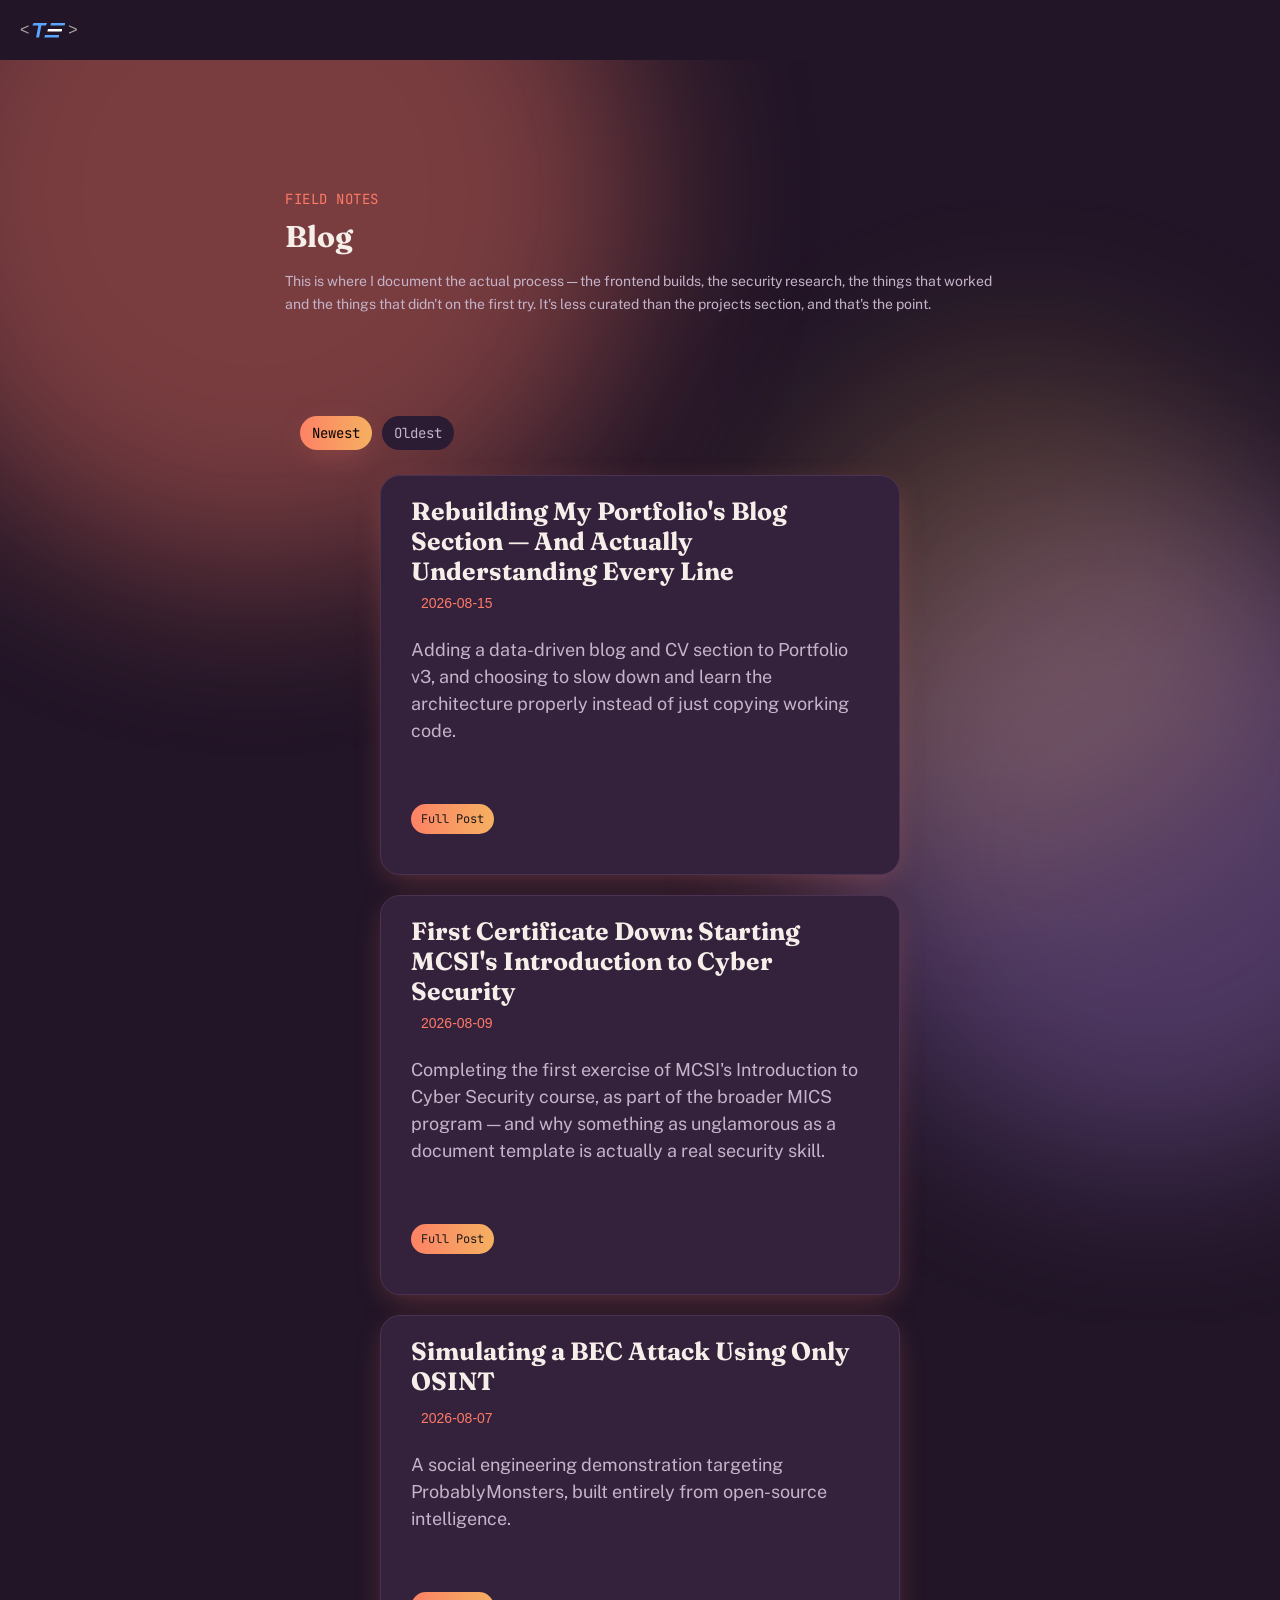
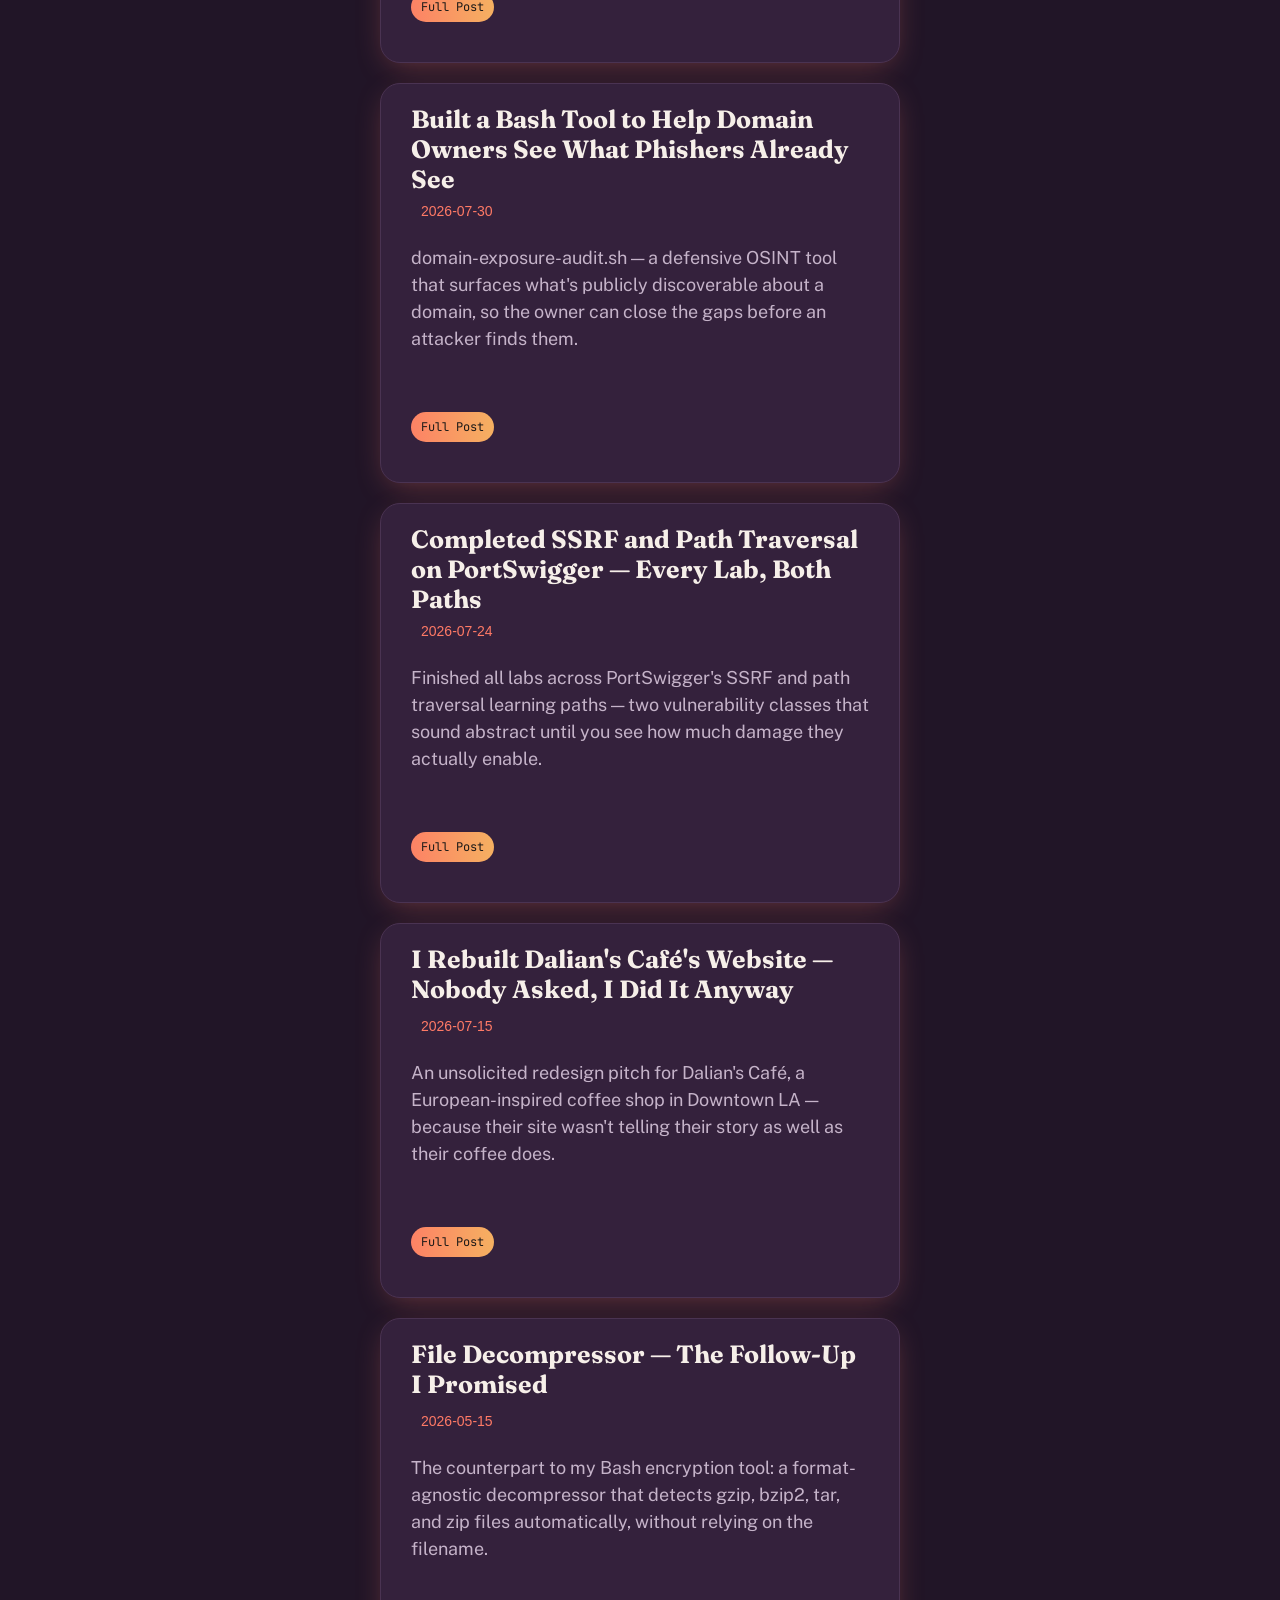
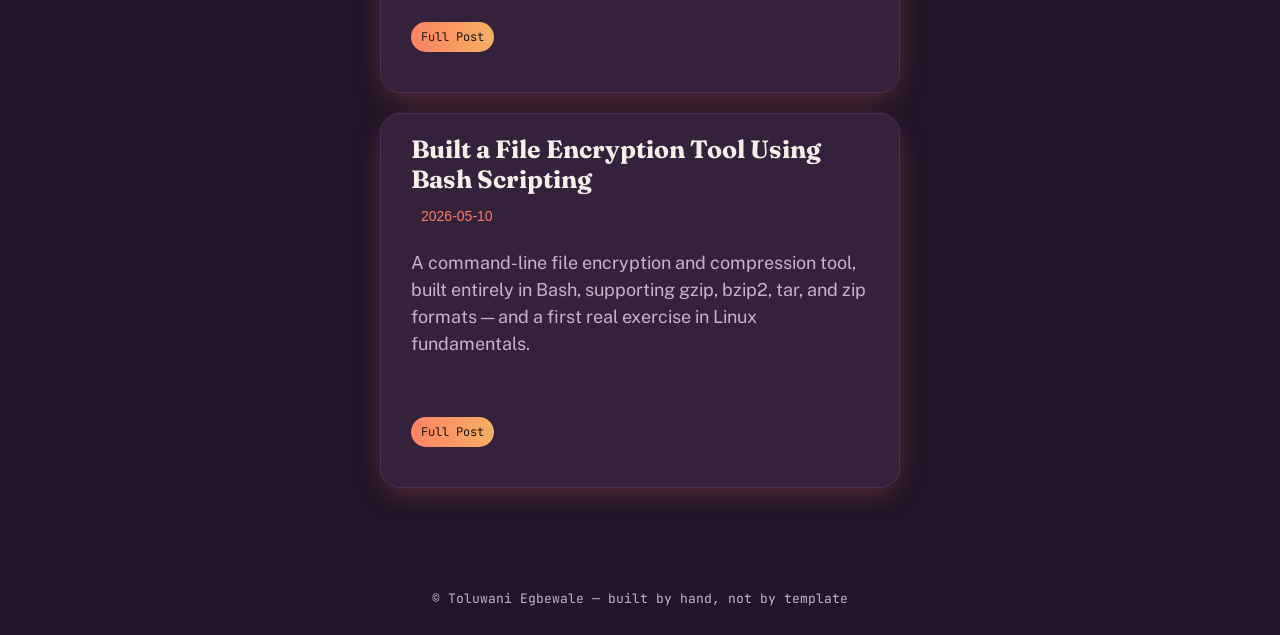
==== blog.html @ 7cd15a96 "Add files via upload" ====
<!DOCTYPE html>
<html lang="en" data-mode="studio">
<head>
    <meta charset="UTF-8">
    <meta name="viewport" content="width=device-width, initial-scale=1.0">
    <title>Blog - Egbewale Toluwani</title>
    <link rel="shortcut icon" href="assets/img/photo_2026-06-14_12-41-26.jpg" type="image/x-icon">
    <link rel="stylesheet" href="css/theme.css">
    <link rel="stylesheet" href="css/main.css">
    <link rel="stylesheet" href="css/blog.css">
    <link rel="preconnect" href="https://fonts.googleapis.com">
    <link rel="preconnect" href="https://fonts.gstatic.com" crossorigin>
    <link href="https://fonts.googleapis.com/css2?family=JetBrains+Mono:ital,wght@0,100..800;1,100..800&display=swap" rel="stylesheet">
    <link href="https://fonts.googleapis.com/css2?family=Fraunces:ital,opsz,wght@0,9..144,100..900;1,9..144,100..900&display=swap" rel="stylesheet">
    <link href="https://fonts.googleapis.com/css2?family=Public+Sans:ital,wght@0,100..900;1,100..900&display=swap" rel="stylesheet">
</head>
<body>
    <div class="bg-decor" aria-hidden="true">
        <span class="blob blob-1"></span>
        <span class="blob blob-2"></span>
        <span class="blob blob-3"></span>
        <span class="grid-overlay"></span>
        <span class="scan-line"></span>
    </div>

    <header>
        <a href="index.html">
            <div id="logo" class="logo">
                    &lt; <div class="logo-t"></div><div class="logo-e"><div class="logo-e-line"></div><div class="logo-e-line"></div><div class="logo-e-line"></div></div>&gt;
                </div>
        </a>
    </header>

    <section id="blog-hero">
        <span class="eyebrow">FIELD NOTES</span>
        <h1 class="heading">Blog</h1>
        <p>This is where I document the actual process — the frontend builds, the security research, the things that worked and the things that didn't on the first try. It's less curated than the projects section, and that's the point.</p>
    </section>


    <section id="blog-list">
        <div class="filter-row">
            <button class="filter-chip" data-filter="newest">Newest</button>
            <button class="filter-chip" data-filter="oldest">Oldest</button>
        </div>

        <div id="posts-grid"></div>
    </section>
    
     <footer class="site-footer">© Toluwani Egbewale — built by hand, not by template</footer>

  <script src="js/data/posts.js"></script>
  <script src="js/blog.js"></script>
</body>
</html>
---- css/theme.css ----
:root[data-mode="studio"] {
    --bg: #211527;
    --text: #f6efe9;
    --accent: #ff7a66;
    --navborder: #774c8d90;
    --eyebrow: #FF7A66;
    --margin-top: 190px;
    --largeMargin-top: 290px;
    --heroLineSize: 41px;
    --heroLineFont: "Fraunces", serif;
    --heroLineLineHeight: 45px;
    --white: #F6EFE9;
    --heroLeadColor: #C5B3C9;
    --heroLeadFont: "Public Sans", sans-serif;
    --heroLeadSize: 14px;
    --projectsButton: #FD8265, #F5B061;
    --contactButtonBorder: #FD8265;
    --headingsFont:  "Fraunces", serif;
    --aboutBioColor: #C5B3C9;
    --aboutBioFont: "Public Sans", sans-serif;
    --aboutBioHeight: 26px;
    --roleCardBack: #34213C;
    --roleCardHead: "Fraunces", serif;
    --roleCardHeadC: #F4B860;
    --roleCardBody: "Public Sans", sans-serif;
    --roleCardBodyC: #C5B3C9;
    --filterChipBack: #2C1C33;
    --tagsBack: #512D42;
    --contactP: "Public Sans", sans-serif;
    --formTextColor: #C5B3C9;
    --formInputBack: #2C1C33;
    --footerColor: #C5B3C9;
    --cardBorder: #4A3352;
    --cardGlow: 0 8px 30px -8px rgba(255, 122, 102, 0.35);
    --switchGlow: 0 0 12px rgba(255, 122, 102, 0.45);
    --blob1: #ff7a66;
    --blob2: #b98cf0;
    --blob3: #f4b860;
}

:root[data-mode="ops"] {
    --bg: #071a1d;
    --text: #e4fbf5;
    --accent: #39e1c9;
    --navBorder: #39e1c826;
    --eyebrow: #39E1C9;
    --margin-top: 130px;
    --largeMargin-top: 230px;
    --heroLineSize: 41px;
    --heroLineFont: "JetBrains Mono", monospace;
    --heroLineLineHeight: 47px;
    --white: #E4FBF5;
    --heroLeadColor: #7FB8AE;
    --heroLeadFont: "JetBrains Mono", monospace;
    --heroLeadSize: 14px;
    --projectsButton: #50DCB9, #DABD5C;
    --contactButtonBorder: #185D57;
    --headingsFont:  "JetBrains Mono", monospace;
    --aboutBioColor: #7FB8AE;
    --aboutBioFont: "JetBrains Mono", monospace;
    --aboutBioHeight: 28px;
    --roleCardBack: #103038;
    --roleCardHead: "JetBrains Mono", monospace;
    --roleCardHeadC: #F2B84B;
    --roleCardBody: "JetBrains Mono", monospace;
    --roleCardBodyC: #7FB8AE;
    --filterChipBack: #0D262A;
    --tagsBack: #16484C;
    --contactP: "JetBrains Mono", monospace;
    --formTextColor: #7FB8AE;
    --formInputBack: #0D262A;
    --footerColor: #7FB8AE;
    --cardBorder: #1C4A4A;
    --cardGlow: 0 8px 30px -8px rgba(57, 225, 201, 0.35);
    --switchGlow: 0 0 12px rgba(57, 225, 201, 0.45);
    --gridLine: #1c4a4a;
    --scanColor: #39e1c9;
}

body {
    background: var(--bg);
    color: var(--text);
    font-family: sans-serif;
    transition: background 400ms ease, color 400ms ease;
}

/* 
F6EFE9
TNR
40px




*/
---- css/main.css ----
* {
    margin: 0;
    padding: 0;
    box-sizing: border-box;
}

html { scroll-behavior: smooth; }

body {
    background: var(--bg);
    color: var(--text);
    font-family: sans-serif;
    transition: background 400ms ease, color 400ms ease;
    overflow-x: hidden;
}

.bg-decor {
    position: fixed;
    inset: 0;
    pointer-events: none;
    z-index: 0;
}

.blob {
    border-radius: 50%;
    filter: blur(90px);
    position: absolute;
    opacity: .4;
}

:root[data-mode="studio"] .bg-decor .blob-1 {
    top: -15vw;
    left: -10vw;
    width: 60vw;
    height: 60vw;
    background: var(--blob1);
}

:root[data-mode="studio"] .bg-decor .blob-2 {
    bottom: -20vw;
    right: -15vw;
    width: 50vw;
    height: 50vw;
    background: var(--blob2);
    opacity: .3;
}

:root[data-mode="studio"] .bg-decor .blob-3 {
    top: 40vh;
    left: 60vw;
    width: 40vw;
    height: 40vw;
    background: var(--blob3);
    opacity: 0.2;
}

:root[data-mode="studio"] .grid-overlay {
    display: none;
}

:root[data-mode="studio"] .scan-line {
    display: none;
}

:root[data-mode="ops"] .blob {
    display: none;
}

:root[data-mode="ops"] .bg-decor .grid-overlay {
    background-image: 
        linear-gradient(var(--navBorder) 1px, transparent 1px),
        linear-gradient(90deg, var(--navBorder) 1px, transparent 1px);
    background-size: 40px 40px;
    position: absolute;
    top: 0;
    width: 100%;
    height: 70%;
    mask-image: radial-gradient(ellipse 100% 50% at 50% 55%, black 40%, transparent 100%);
}

:root[data-mode="ops"] .bg-decor .scan-line {
    position: absolute;
    left: 0;
    z-index: 0;
    right: 0;
    height: 3px;
    background: linear-gradient(90deg, transparent, #39e1c856 10%, #39e1c856 90%, transparent 100%);
    animation: scanLine 6s infinite linear;
}

@keyframes scanLine {
    from {
        top: -5%;
    }

    to {
        top: 105%;
    }
}


/* -------------------- header / logo -------------------- */
header {
    position: fixed;
    top: 0;
    left: 0;
    z-index: 10;
    width: 100%;
    height: 60px;
    padding: 0 20px;
    background: var(--bg);
    border-bottom: 1px solid var(--navBorder);
    backdrop-filter: blur(20px);
    display: flex;
    align-items: center;
    justify-content: space-between;
    color: #AEA5A7;
}

.logo { display: flex; align-items: center; }

.logo-t {
    margin-left: 3px;
    background: #58A6FF;
    height: 15px;
    width: 15px;
    clip-path: polygon(10% 0, 100% 0, 90% 20%, 60% 20%, 45% 100%, 25% 100%, 40% 20%, 0 20%);
}

.logo-e {
    display: flex;
    flex-direction: column;
    gap: 3px;
    margin-right: 3px;
}

.logo-e-line {
    background: #58A6FF;
    height: 3px;
    width: 15px;
    clip-path: polygon(5% 0, 100% 0, 95% 100%, 0 100%);
}

.logo-e-line:first-of-type { margin-left: 3px; }
.logo-e-line:nth-of-type(2) { margin-left: 0px; background: white; }
.logo-e-line:last-of-type { margin-left: -3px; }

#mode-label { display: none; }

.mode-toggle {
    display: flex;
    align-items: center;
    gap: 10px;
}

.mode-toggle a {
    text-decoration: none;
    color: var(--accent);
    font-family: "JetBrains Mono", monospace;
    margin-right: 10px;
}

#switchMode {
    position: relative;
    width: 48px;
    height: 30px;
    padding: 0;
    border-radius: 999px;
    /* border: none; */
    background: var(--filterChipBack);
}

#switchMode::after {
    content: '';
    position: absolute;
    top: 3px;
    left: 2px;
    width: 20px;
    height: 20px;
    border-radius: 50%;
    background: linear-gradient(135deg, var(--projectsButton));
    transition: transform 200ms ease;
}

#switchMode:hover {
    border-color: var(--accent);
    box-shadow: var(--switchGlow);
}

:root[data-mode="ops"] #switchMode::after {
    transform: translateX(22px);
}

/* -------------------- sections, general -------------------- */
section {
    padding: 0 25px;
    margin-bottom: 100px;
    position: relative;
    z-index: 1;
}

.eyebrow {
    display: block;
    color: var(--eyebrow);
    font-size: 12.6px;
    font-family: "JetBrains Mono", monospace;
    letter-spacing: 0.5px;
    margin-bottom: 10px;
}

.heading {
    font-family: var(--headingsFont);
    font-size: 30px;
    margin: 10px 0 35px;
    color: var(--white);
}

/* -------------------- hero -------------------- */
#hero {
    margin-top: var(--margin-top);
    margin-bottom: 130px;
    padding: 0 25px;
}

#hero-line {
    margin: 20px 0;
    color: var(--white);
    line-height: var(--heroLineLineHeight);
    font-size: var(--heroLineSize);
    font-family: var(--heroLineFont);
}

#hero-lead {
    color: var(--heroLeadColor);
    font-size: var(--heroLeadSize);
    font-family: var(--heroLeadFont);
    line-height: 23px;
    max-width: 46ch;
}

#hero a { display: inline-block; text-decoration: none; }

#hero button {
    padding: 15px 20px;
    border-radius: 25px;
    font-family: "JetBrains Mono", monospace;
    font-size: 14px;
    cursor: pointer;
}

#hero a:first-of-type button {
    background: linear-gradient(90deg, var(--projectsButton));
    border: none;
    margin: 20px 10px 10px 0;
    color: #1C1A18;
}

#hero a:first-of-type button:hover {
    box-shadow: var(--cardGlow);
}

#hero a:last-of-type button {
    border: 2px solid var(--contactButtonBorder);
    color: var(--white);
    background: transparent;
    transition: box-shadow 200ms ease;
}

#hero a:last-of-type button:hover {
    box-shadow: var(--switchGlow);
}

/* -------------------- about -------------------- */
#about-bio {
    color: var(--aboutBioColor);
    font-family: var(--aboutBioFont);
    line-height: var(--aboutBioHeight);
    max-width: 60ch;
}

/* -------------------- toolbox / roles -------------------- */
#roles-grid {
    display: grid;
    gap: 20px;
}

.role-card {
    background: var(--roleCardBack);
    padding: 20px 25px;
    border-radius: 20px;
    border: 1px solid var(--cardBorder);
    box-shadow: var(--cardGlow);
    transition: border-color 200ms ease, transform 200ms ease;
}

.role-card:hover {
    border-color: var(--accent);
    transform: translateY(-3px);
}

.role-card h2 {
    color: var(--roleCardHeadC);
    font-size: 22px;
    font-family: var(--roleCardHead);
    margin-bottom: 10px;
}

.role-card p {
    font-size: 14px;
    font-family: var(--roleCardBody);
    color: var(--roleCardBodyC);
    line-height: 20px;
}

/* -------------------- projects -------------------- */
.filter-row {
    display: flex;
    flex-wrap: wrap;
    gap: 10px;
    margin-bottom: 25px;
}

.filter-chip {
    padding: 8px 12px;
    border-radius: 25px;
    font-family: "JetBrains Mono", monospace;
    font-size: 14px;
    background: var(--filterChipBack);
    border: none;
    color: var(--roleCardBodyC);
    cursor: pointer;
    transition: border-color 200ms ease;
}

.filter-chip:hover { border-color: var(--accent); }

.filter-chip.active {
    background: linear-gradient(90deg, var(--projectsButton));
    border-color: transparent;
    color: black;
    box-shadow: var(--cardGlow);
}

#projects-grid {
    display: grid;
    gap: 20px;
}

.project-card {
    background: var(--roleCardBack);
    padding: 20px 25px;
    border-radius: 20px;
    border: 1px solid var(--cardBorder);
    box-shadow: var(--cardGlow);
    transition: border-color 200ms ease, transform 200ms ease;
}

.project-card:hover {
    border-color: var(--accent);
    transform: translateY(-3px);
}

.projectImage {
    width: 100%;
    height: 150px;
    margin-bottom: 30px;
}

.image-preview {
    width: 100%;
    height: auto;
}

.project-card h3 {
    color: var(--white);
    font-family: var(--roleCardHead);
    font-size: 22px;
}

.project-card p {
    color: var(--roleCardBodyC);
    font-family: var(--aboutBioFont);
    font-size: 14px;
    margin: 10px 0 15px;
}

.projectTags{
    display: flex;
    flex-wrap: wrap;
    gap: 5px;
}

.project-card span {
    line-height: 35px;
    color: var(--accent);
    background: var(--tagsBack);
    padding: 0px 10px;
    border-radius: 20px;
    font-size: 14px;
}

.projectLinks {
    margin-top: 15px;
}

.projectLinks a {
    background: linear-gradient(90deg, var(--projectsButton));
    border: none;
    padding: 7px 10px;
    border-radius: 25px;
    font-family: "JetBrains Mono", monospace;
    font-size: 12px;
    cursor: pointer;
    color: #1C1A18;
    text-decoration: none;
}

/* -------------------- contact -------------------- */
#contact h2 {
    margin-bottom: 0;
}

#contact > p {
    font-family: var(--contactP);
    color: var(--white);
    font-size: 14px;
    margin: 5px 0px 20px;
}


form { display: flex; flex-direction: column; }

form p {
    color: var(--formTextColor);
    font-size: 13px;
    font-family: "JetBrains Mono", monospace;
}

form input,
form textarea {
    width: 100%;
    border-radius: 10px;
    padding-left: 10px;
    margin: 5px 0 15px;
    background: var(--formInputBack);
    border: 1px solid var(--cardBorder);
    transition: border-color 200ms ease;
    color: var(--white);
    font-family: inherit;
    font-size: 14px;
}

form input:focus,
form textarea:focus {
    outline: none;
    border-color: var(--accent);
}

form input { height: 45px; }

form textarea {
    min-height: 120px;
    padding-top: 10px;
    resize: vertical;
}

form button {
    width: 100%;
    background: linear-gradient(90deg, var(--projectsButton));
    border: none;
    height: 45px;
    border-radius: 20px;
    text-align: start;
    padding-left: 20px;
    font-family: "JetBrains Mono", monospace;
    font-size: 14px;
    cursor: pointer;
    margin-bottom: 10px;
}

form button:hover {
    box-shadow: var(--cardGlow);
}

.links {
    margin-top: 40px;
    display: flex;
    flex-direction: column;
}

.links a {
    margin-bottom: 10px;
    background: linear-gradient(90deg, var(--projectsButton) 90%);
    -webkit-background-clip: text;
    -webkit-text-fill-color: transparent;
    text-decoration: none;
    font-family: "JetBrains Mono", monospace;
    font-size: 14px;
}

/* -------------------- footer -------------------- */
footer {
    color: var(--footerColor);
    font-family: "JetBrains Mono", monospace;
    font-size: 13px;
    text-align: center;
    line-height: 22px;
    padding-bottom: 25px;
    position: relative;
    z-index: 1;
}

/* -------------------- fade in -------------------- */
[data-reveal] {
    opacity: 0;
    transform: translateY(200px);
    transition: opacity 600ms ease, transform 800ms ease;
}

[data-reveal].revealed {
    opacity: 1;
    transform: translateY(0);
}

/* -------------------- larger screens -------------------- */
@media (min-width: 768px) {
    /* toggle becomes a pill + sliding dot, only from here up */
    #mode-label {
        display: inline;
        font-family: "JetBrains Mono", monospace;
        font-size: 12px;
        color: var(--roleCardBodyC);
        text-transform: lowercase;
    }

    section, #hero {
        max-width: 760px;
        margin: 0 auto;
        padding: 0 40px;
        margin-bottom: 100px;
    }

    #hero {
        margin-top: var(--largeMargin-top);
        margin-bottom: 210px;
    }

    #hero-line {
        font-size: 64px;
        line-height: 70px;
        width: 95%;
    }

    #hero-lead {
        font-size: 15px;
        line-height: 30px;
    }

    .hero-buttons {
        margin-top: 20px;
    }

    .eyebrow {
        font-size: 14px;
    }

    .heading {
        font-size: 41.6px;
    }

    #about-bio {
        font-size: 17.28px;
    }

    #roles-grid { 
        grid-template-columns: repeat(3, 1fr); 
    }

    .role-card h2 {
        font-size: 22px;
        margin-bottom: 15px;
    }

    .role-card p {
        font-size: 15px;
    }

    #projects-grid {
        grid-template-columns: repeat(auto-fit, minmax(260px, 280px));
        justify-content: center;
    }

    .project-card {
        padding: 20px 30px;
    }

    .projectImage {
        height: 120px;
        margin-bottom: 20px;
    }

    .project-card h3 {
        font-size: 25px;
        min-height: 65px;
    }   

    .project-card p {
        font-size: 15px;
        margin: 15px 0 20px;
        min-height: 70px;
    }

    .projectTags {
        min-height: 75px;
    }

    .project-card div span {
        height: fit-content;
    }

    .projectLinks a {
        height: fit-content;
    }
}
---- css/blog.css ----
header a {
    text-decoration: none;
    color: #AEA5A7;
}

#blog-hero {
    margin-top: var(--margin-top);
    margin-bottom: 100px;
    padding: 0 25px;
}

.heading {
    font-family: var(--headingsFont);
    font-size: 30px;
    margin: 10px 0 15px;
    color: var(--white);
}

#blog-hero p {
    color: var(--heroLeadColor);
    font-size: var(--heroLeadSize);
    font-family: var(--heroLeadFont);
    line-height: 23px;
}

#posts-grid {
    display: grid;
    gap: 20px;
}

.project-card span {
    background: none;
    display: flex;
    justify-self: end;
}

.project-card p:first-of-type {
    line-height: 1.5;
}

.project-card a {
    background: linear-gradient(90deg, var(--projectsButton));
    border: none;
    padding: 7px 10px;
    border-radius: 25px;
    font-family: "JetBrains Mono", monospace;
    font-size: 12px;
    cursor: pointer;
    color: #1C1A18;
    text-decoration: none;
}








@media (min-width: 768px) {
    #posts-grid {
        grid-template-columns: repeat(auto-fit, minmax(480px, 520px));
        justify-content: center;
    }

    .project-card p:first-of-type {
        font-size: 18px;
    }

    .project-card p:last-of-type {
        display: flex;
        align-items: end;
    }
}
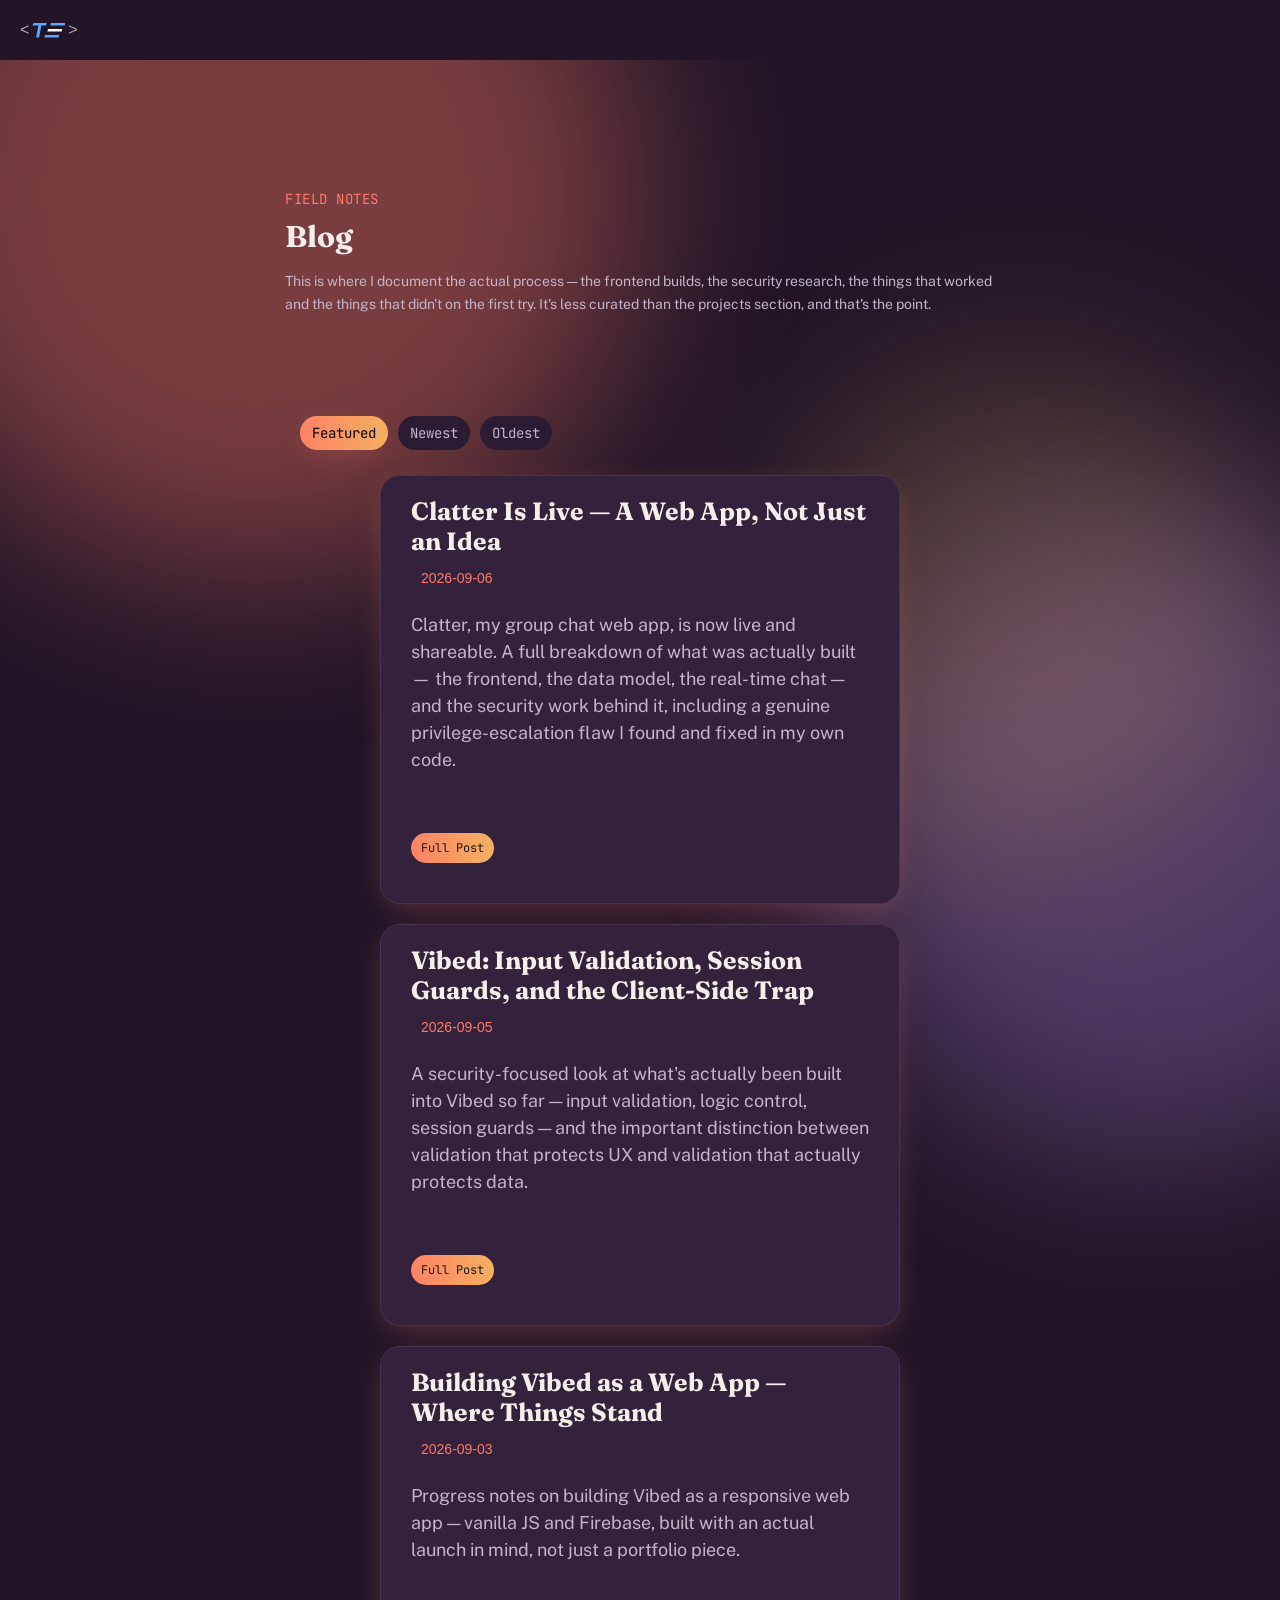
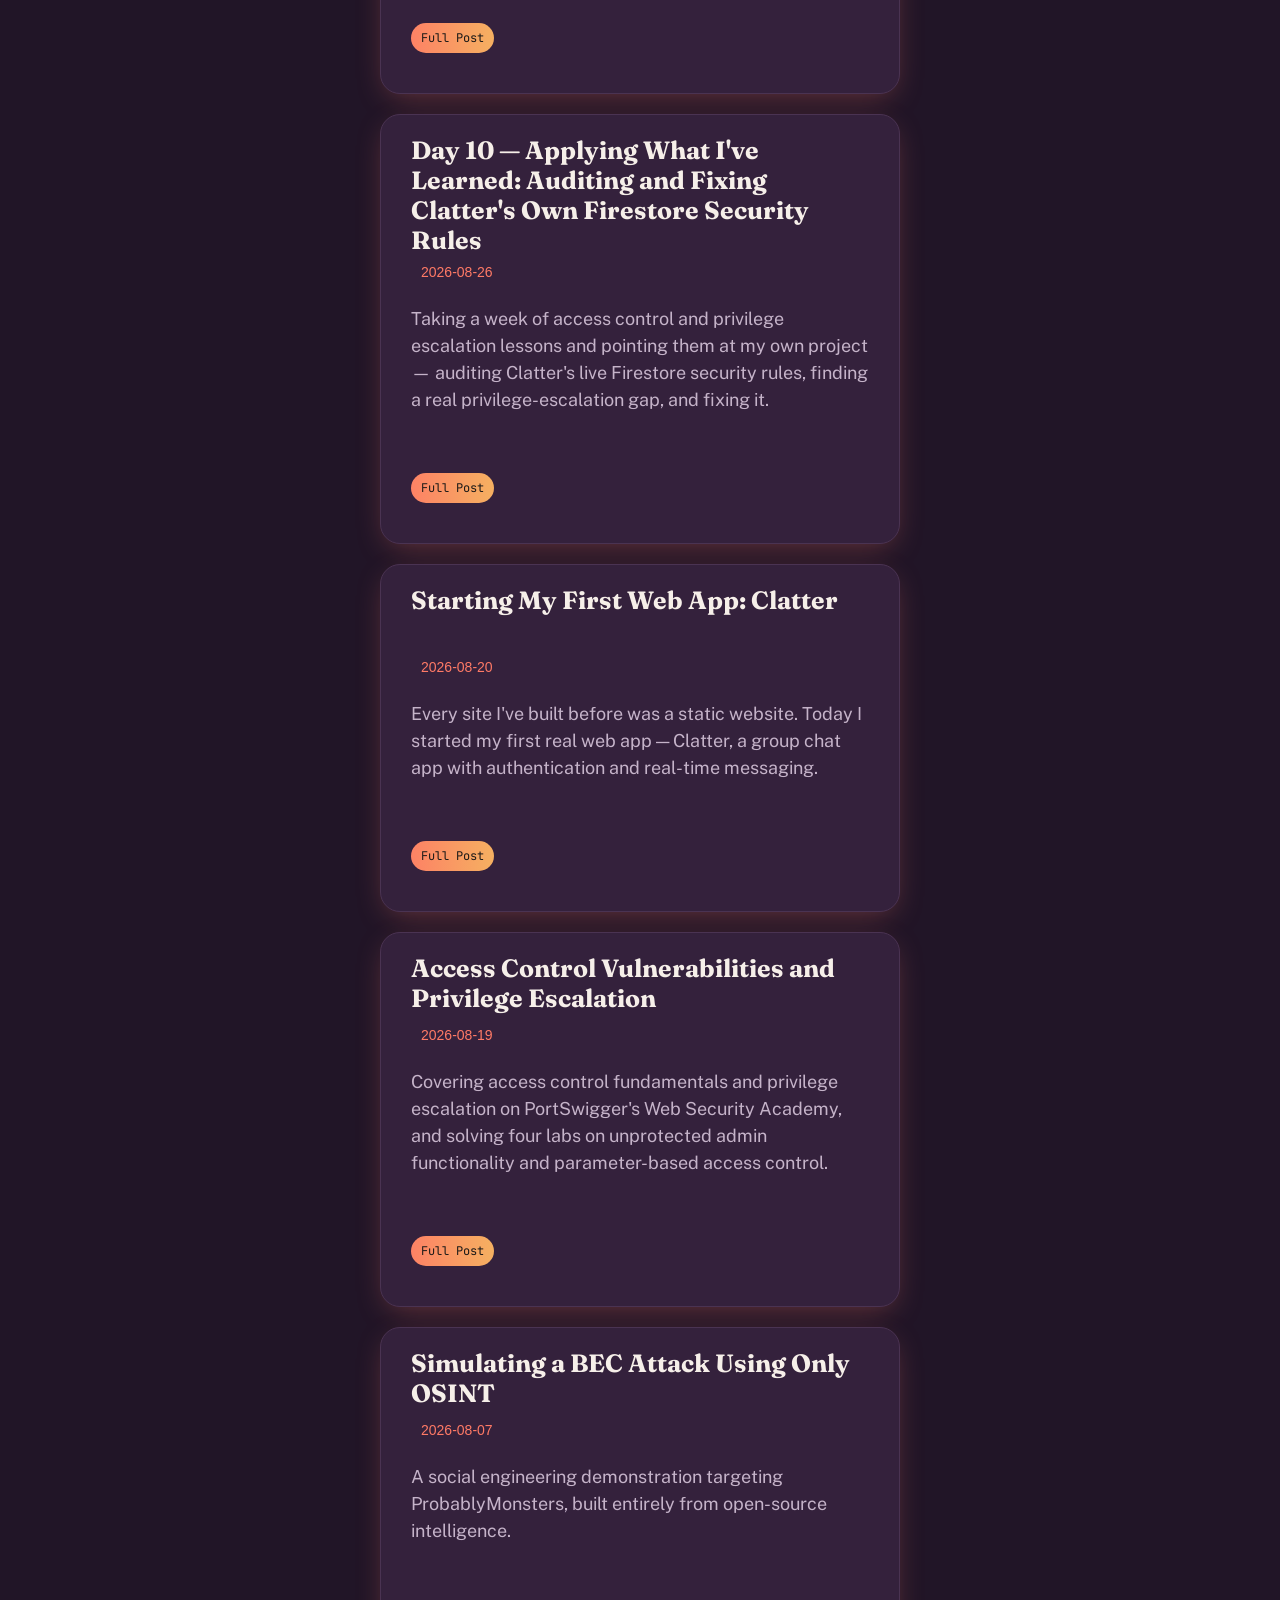
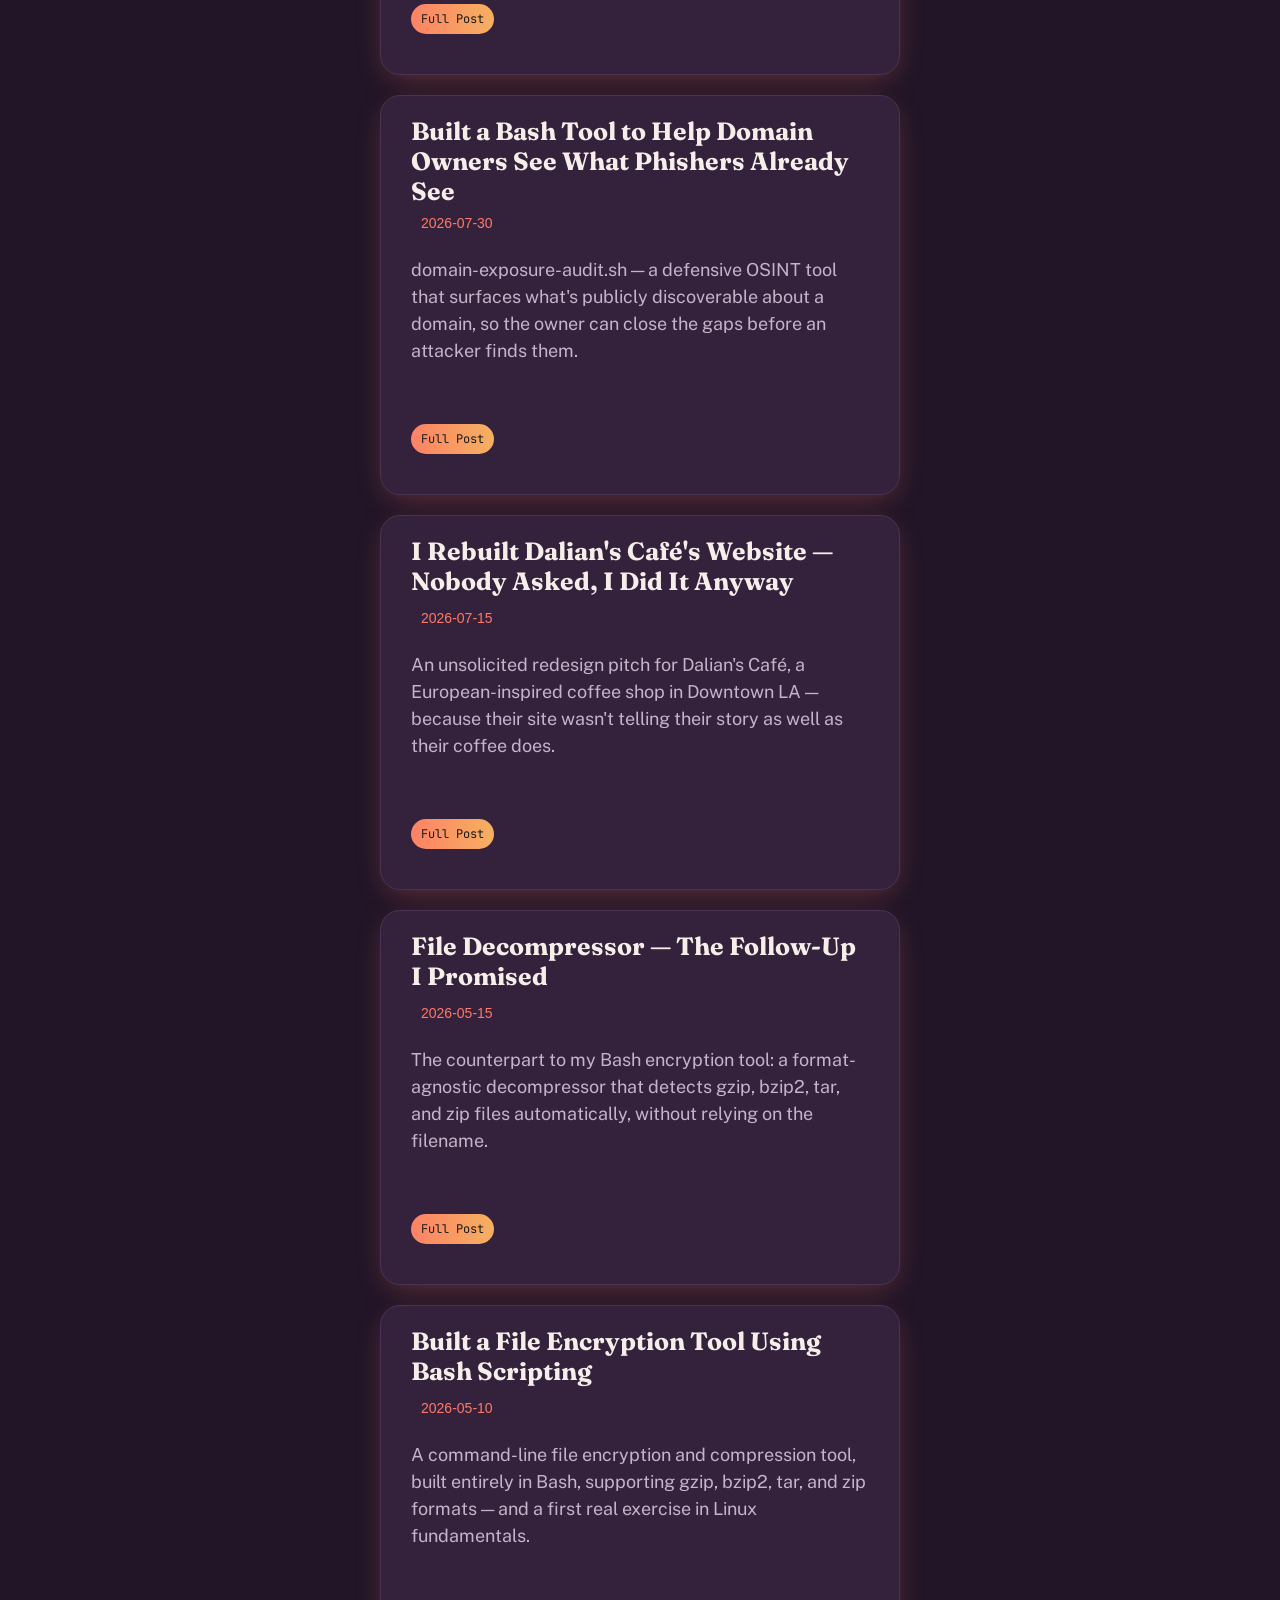
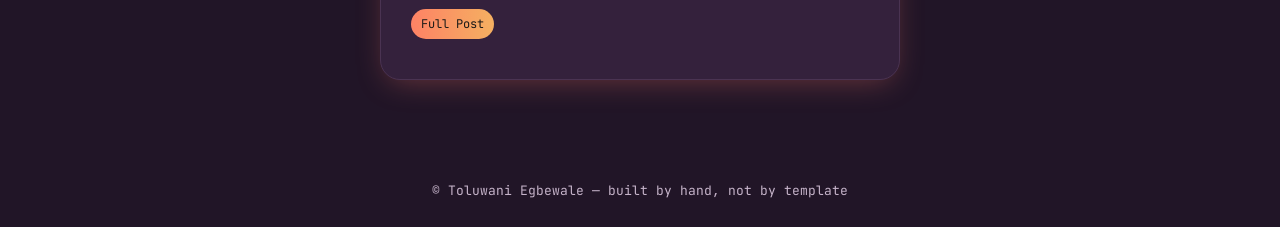
==== commit 61a0ac64: "Add files via upload" ====
--- a/blog.html
+++ b/blog.html
@@ -40,6 +40,7 @@
 
     <section id="blog-list">
         <div class="filter-row">
+            <button class="filter-chip" data-filter="featured">Featured</button>
             <button class="filter-chip" data-filter="newest">Newest</button>
             <button class="filter-chip" data-filter="oldest">Oldest</button>
         </div>
